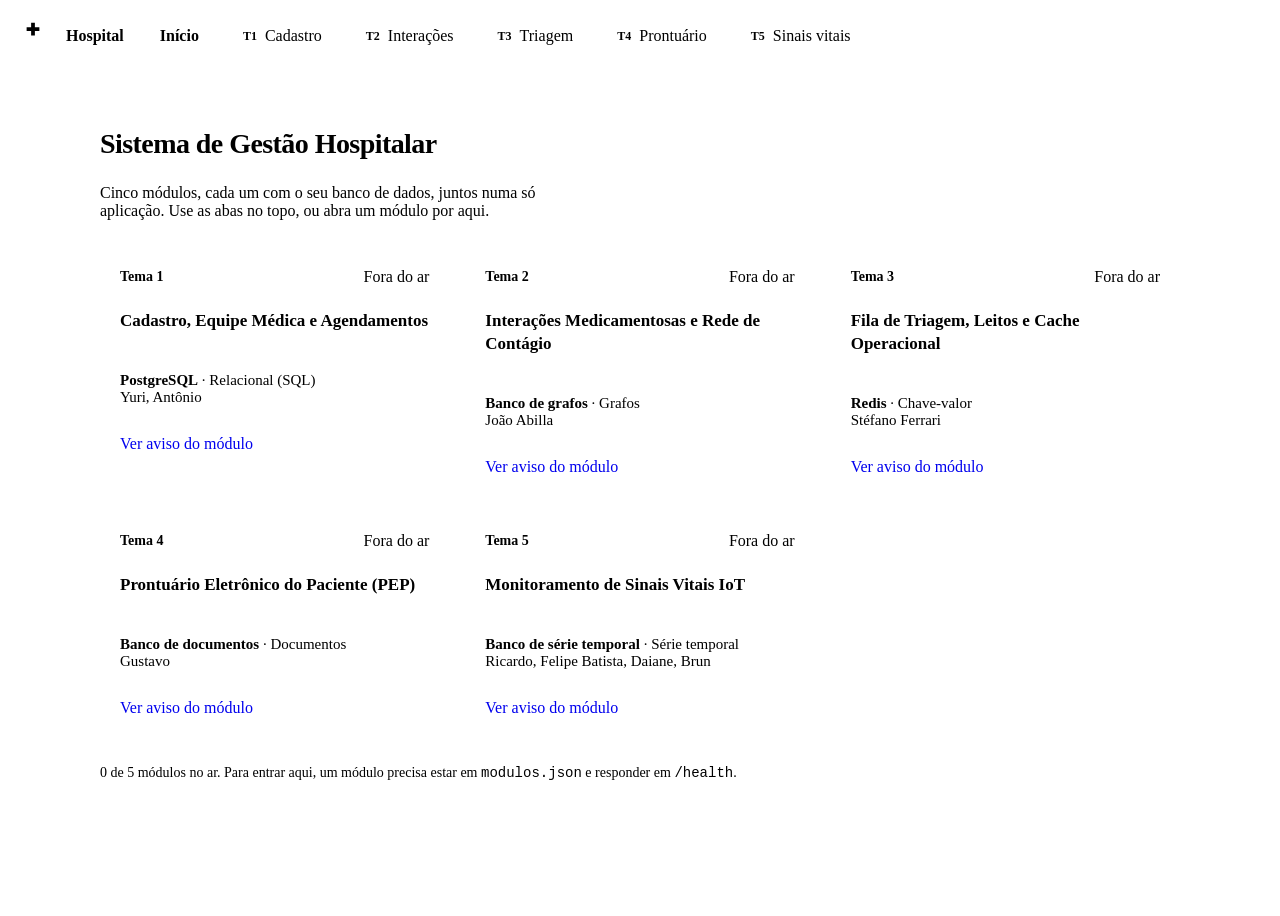
==== integracao/hub/index.html @ 9ae69054 "Integração: shell unificado, gateway, kit de estilo e contrato dos módulos Co-Authored-By: Claude <n" ====
<!doctype html>
<html lang="pt-BR">
<head>
<meta charset="utf-8">
<meta name="viewport" content="width=device-width, initial-scale=1">
<title>Sistema de Gestão Hospitalar</title>
<link rel="preload" href="/kit/fonts/inter-latin.woff2" as="font" type="font/woff2" crossorigin>
<link rel="stylesheet" href="/kit/kit.css">
<style>
  body { height: 100vh; display: grid; grid-template-rows: 56px minmax(0, 1fr); overflow: hidden; }
  .barra { display: flex; align-items: center; gap: 24px; padding: 0 16px; background: var(--cartao); border-bottom: 1px solid var(--borda); }
  .logo { display: flex; align-items: center; gap: 10px; font-weight: 700; color: var(--texto); text-decoration: none; white-space: nowrap; }
  .logo .marca-icone { width: 32px; height: 32px; border-radius: 8px; }
  .logo .marca-icone svg { width: 18px; height: 18px; }
  .abas { display: flex; gap: 4px; overflow-x: auto; height: 100%; align-items: center; }
  .aba { display: inline-flex; align-items: center; gap: 8px; height: 38px; padding: 0 12px; border-radius: var(--raio-c); color: var(--texto-2); text-decoration: none; font-weight: 500; white-space: nowrap; transition: background-color .15s ease, color .15s ease; }
  .aba:hover { background: var(--fundo); color: var(--texto); }
  .aba.ativo { background: var(--destaque-claro); color: var(--destaque-escuro); font-weight: 600; }
  .aba small { font-size: .75rem; color: var(--texto-3); font-weight: 600; }
  .ponto { width: 8px; height: 8px; border-radius: 50%; background: #B8C0CC; }
  .ponto.ok { background: var(--gravado); box-shadow: 0 0 0 3px var(--gravado-claro); }
  .ponto.off { background: var(--recusado); box-shadow: 0 0 0 3px var(--recusado-claro); }
  .palco { position: relative; min-height: 0; }
  .palco > * { position: absolute; inset: 0; }
  iframe { width: 100%; height: 100%; border: 0; background: var(--fundo); }
  .inicio { overflow-y: auto; padding: 40px 32px 56px; }
  .inicio .miolo { max-width: 1080px; margin: 0 auto; }
  .inicio h1 { font-size: 1.75rem; font-weight: 700; letter-spacing: -.02em; line-height: 1.2; }
  .inicio .sub-t { margin: 8px 0 28px; color: var(--texto-2); max-width: 62ch; }
  .grade { display: grid; grid-template-columns: repeat(auto-fill, minmax(320px, 1fr)); gap: 16px; }
  .modulo { padding: 20px; display: grid; gap: 10px; align-content: start; }
  .modulo .topo { display: flex; align-items: center; justify-content: space-between; }
  .modulo .tema { font-size: .875rem; font-weight: 600; color: var(--texto-3); }
  .modulo h2 { font-size: 1.0625rem; font-weight: 700; line-height: 1.35; }
  .modulo p { color: var(--texto-2); font-size: .9375rem; }
  .modulo .botao { justify-self: start; text-decoration: none; margin-top: 4px; }
  .rodape-i { margin-top: 28px; color: var(--texto-3); font-size: .875rem; }
  @media (max-width: 720px) { .logo span { display: none; } .barra { gap: 12px; } }
</style>
</head>
<body>
<header class="barra">
  <a class="logo" href="#/" aria-label="Início"><span class="marca-icone"><svg viewBox="0 0 24 24"><path d="M9.5 3.5h5v6h6v5h-6v6h-5v-6h-6v-5h6z"/></svg></span><span>Hospital</span></a>
  <nav class="abas" id="abas" aria-label="Módulos"></nav>
</header>
<main class="palco" id="palco"></main>
<script>
const esc = (v) => String(v ?? "").replace(/[&<>"']/g, (c) => ({ "&": "&amp;", "<": "&lt;", ">": "&gt;", '"': "&quot;", "'": "&#39;" }[c]));
const porta = location.port ? ":" + location.port : "";
const origem = (id) => `${location.protocol}//${id}.localhost${porta}`;
let modulos = [], estado = {}, atual = "inicio";
const palco = document.getElementById("palco");

function abas() {
  const item = (id, rotulo, tema) => {
    const s = estado[id];
    const ponto = id === "inicio" ? "" : `<span class="ponto ${s === undefined ? "" : s ? "ok" : "off"}" title="${s ? "No ar" : s === false ? "Fora do ar" : "Verificando"}"></span>`;
    return `<a class="aba ${atual === id ? "ativo" : ""}" href="#/${id === "inicio" ? "" : id}" ${atual === id ? 'aria-current="page"' : ""}>${ponto}${tema ? `<small>T${tema}</small>` : ""}${esc(rotulo)}</a>`;
  };
  document.getElementById("abas").innerHTML = item("inicio", "Início") + modulos.map((m) => item(m.id, m.curto, m.tema)).join("");
}

function inicio() {
  const no = Object.values(estado).filter(Boolean).length;
  return `<div class="miolo"><h1>Sistema de Gestão Hospitalar</h1>
    <p class="sub-t">Cinco módulos, cada um com o seu banco de dados, juntos numa só aplicação. Use as abas no topo, ou abra um módulo por aqui.</p>
    <div class="grade">${modulos.map((m) => {
      const s = estado[m.id];
      const selo = s === undefined ? '<span class="selo">Verificando…</span>' : s ? '<span class="selo gravado">No ar</span>' : '<span class="selo recusado">Fora do ar</span>';
      return `<article class="cartao modulo"><div class="topo"><span class="tema">Tema ${m.tema}</span>${selo}</div>
        <h2>${esc(m.nome)}</h2><p><b>${esc(m.banco)}</b> · ${esc(m.tipo)}<br>${esc(m.responsaveis.join(", "))}</p>
        <a class="botao ${s ? "primario" : "secundario"}" href="#/${m.id}">${s ? "Abrir" : "Ver aviso do módulo"}</a></article>`;
    }).join("")}</div>
    <p class="rodape-i">${no} de ${modulos.length} módulos no ar. Para entrar aqui, um módulo precisa estar em <code>modulos.json</code> e responder em <code>/health</code>.</p></div>`;
}

function mostrar() {
  const id = location.hash.replace(/^#\/?/, "") || "inicio";
  atual = modulos.some((m) => m.id === id) ? id : "inicio";
  // os módulos já abertos continuam vivos (conexões e telas intactas); só alternamos qual aparece
  for (const el of palco.children) el.hidden = el.dataset.id !== atual;
  if (atual === "inicio") {
    let el = palco.querySelector('[data-id="inicio"]');
    if (!el) { el = document.createElement("section"); el.className = "inicio"; el.dataset.id = "inicio"; palco.append(el); }
    el.hidden = false; el.innerHTML = inicio();
  } else if (!palco.querySelector(`[data-id="${atual}"]`)) {
    const m = modulos.find((x) => x.id === atual);
    const f = document.createElement("iframe");
    f.dataset.id = atual; f.title = m.nome;
    f.src = `${origem(m.id)}${m.entrada || "/"}?embed=1`;
    palco.append(f);
  }
  abas();
  document.title = (atual === "inicio" ? "" : modulos.find((m) => m.id === atual).curto + " · ") + "Sistema Hospitalar";
}

async function checar() {
  await Promise.all(modulos.map(async (m) => {
    try { estado[m.id] = (await fetch(`/_health/${m.id}`, { cache: "no-store" })).ok; } catch { estado[m.id] = false; }
  }));
  abas();
  if (atual === "inicio") palco.querySelector('[data-id="inicio"]').innerHTML = inicio();
}

window.addEventListener("hashchange", mostrar);
fetch("/modulos.json", { cache: "no-store" }).then((r) => r.json()).then(async (d) => {
  modulos = d.modulos; mostrar(); await checar(); setInterval(checar, 4000);
});
</script>
</body>
</html>
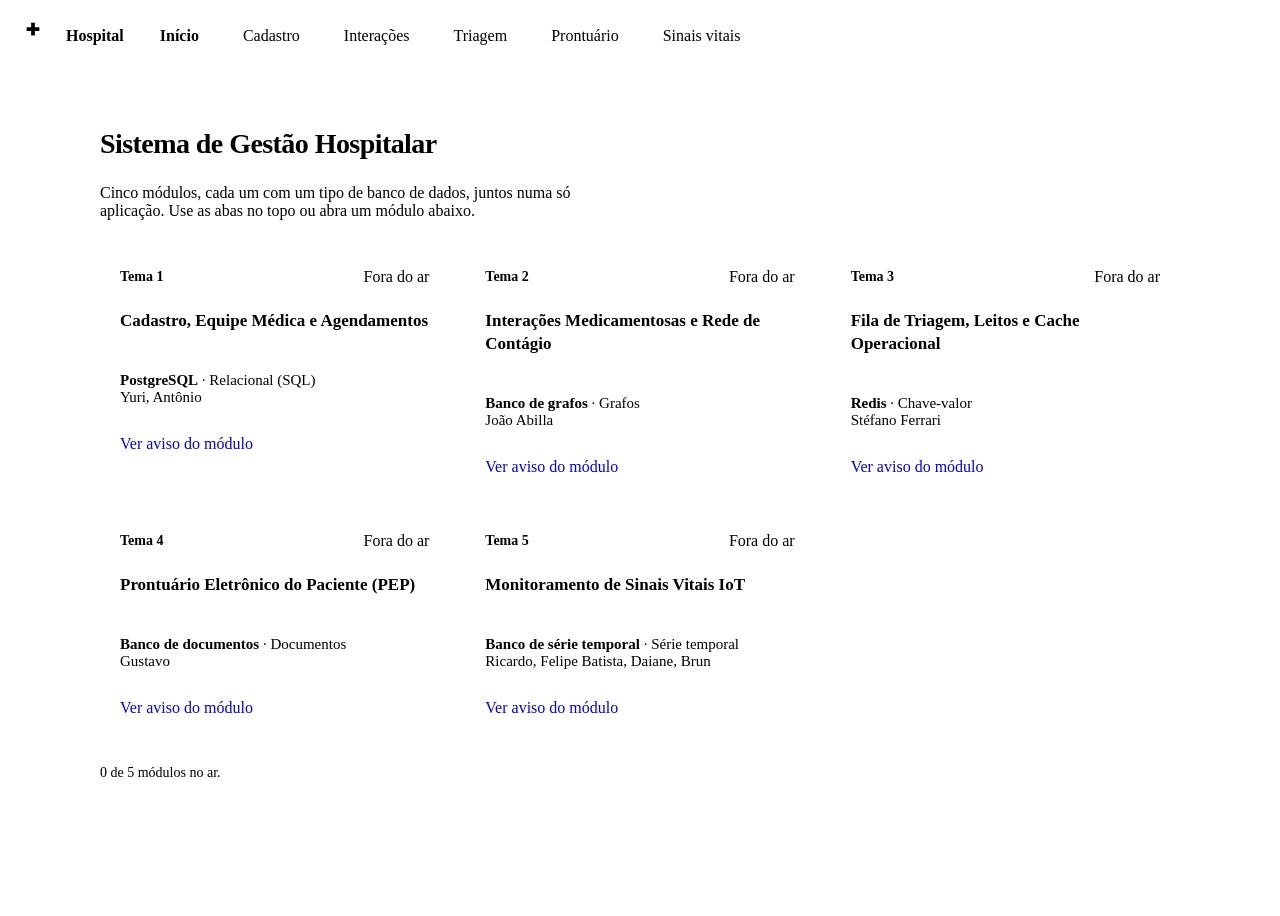
==== commit 47de4296: "Auditoria de UX/UI e bastidores com os comandos executados - Corrige tabelas e telas maiores que a t" ====
--- a/integracao/hub/index.html
+++ b/integracao/hub/index.html
@@ -5,14 +5,14 @@
 <meta name="viewport" content="width=device-width, initial-scale=1">
 <title>Sistema de Gestão Hospitalar</title>
 <link rel="preload" href="/kit/fonts/inter-latin.woff2" as="font" type="font/woff2" crossorigin>
-<link rel="stylesheet" href="/kit/kit.css">
+<link rel="stylesheet" href="/kit/kit.css?v=2">
 <style>
-  body { height: 100vh; display: grid; grid-template-rows: 56px minmax(0, 1fr); overflow: hidden; }
-  .barra { display: flex; align-items: center; gap: 24px; padding: 0 16px; background: var(--cartao); border-bottom: 1px solid var(--borda); }
+  body { height: 100vh; display: grid; grid-template-columns: minmax(0, 1fr); grid-template-rows: 56px minmax(0, 1fr); overflow: hidden; }
+  .barra { min-width: 0; display: flex; align-items: center; gap: 24px; padding: 0 16px; background: var(--cartao); border-bottom: 1px solid var(--borda); }
   .logo { display: flex; align-items: center; gap: 10px; font-weight: 700; color: var(--texto); text-decoration: none; white-space: nowrap; }
   .logo .marca-icone { width: 32px; height: 32px; border-radius: 8px; }
   .logo .marca-icone svg { width: 18px; height: 18px; }
-  .abas { display: flex; gap: 4px; overflow-x: auto; height: 100%; align-items: center; }
+  .abas { min-width: 0; display: flex; gap: 4px; overflow-x: auto; height: 100%; align-items: center; }
   .aba { display: inline-flex; align-items: center; gap: 8px; height: 38px; padding: 0 12px; border-radius: var(--raio-c); color: var(--texto-2); text-decoration: none; font-weight: 500; white-space: nowrap; transition: background-color .15s ease, color .15s ease; }
   .aba:hover { background: var(--fundo); color: var(--texto); }
   .aba.ativo { background: var(--destaque-claro); color: var(--destaque-escuro); font-weight: 600; }
@@ -24,10 +24,11 @@
   .palco > * { position: absolute; inset: 0; }
   iframe { width: 100%; height: 100%; border: 0; background: var(--fundo); }
   .inicio { overflow-y: auto; padding: 40px 32px 56px; }
+  @media (max-width: 560px) { .inicio { padding: 24px 16px 40px; } .aba small { display: none; } }
   .inicio .miolo { max-width: 1080px; margin: 0 auto; }
   .inicio h1 { font-size: 1.75rem; font-weight: 700; letter-spacing: -.02em; line-height: 1.2; }
   .inicio .sub-t { margin: 8px 0 28px; color: var(--texto-2); max-width: 62ch; }
-  .grade { display: grid; grid-template-columns: repeat(auto-fill, minmax(320px, 1fr)); gap: 16px; }
+  .grade { display: grid; grid-template-columns: repeat(auto-fill, minmax(min(320px, 100%), 1fr)); gap: 16px; }
   .modulo { padding: 20px; display: grid; gap: 10px; align-content: start; }
   .modulo .topo { display: flex; align-items: center; justify-content: space-between; }
   .modulo .tema { font-size: .875rem; font-weight: 600; color: var(--texto-3); }
@@ -55,7 +56,7 @@
   const item = (id, rotulo, tema) => {
     const s = estado[id];
     const ponto = id === "inicio" ? "" : `<span class="ponto ${s === undefined ? "" : s ? "ok" : "off"}" title="${s ? "No ar" : s === false ? "Fora do ar" : "Verificando"}"></span>`;
-    return `<a class="aba ${atual === id ? "ativo" : ""}" href="#/${id === "inicio" ? "" : id}" ${atual === id ? 'aria-current="page"' : ""}>${ponto}${tema ? `<small>T${tema}</small>` : ""}${esc(rotulo)}</a>`;
+    return `<a class="aba ${atual === id ? "ativo" : ""}" href="#/${id === "inicio" ? "" : id}" ${atual === id ? 'aria-current="page"' : ""}>${ponto}${tema ? `` : ""}${esc(rotulo)}</a>`;
   };
   document.getElementById("abas").innerHTML = item("inicio", "Início") + modulos.map((m) => item(m.id, m.curto, m.tema)).join("");
 }
@@ -63,7 +64,7 @@
 function inicio() {
   const no = Object.values(estado).filter(Boolean).length;
   return `<div class="miolo"><h1>Sistema de Gestão Hospitalar</h1>
-    <p class="sub-t">Cinco módulos, cada um com o seu banco de dados, juntos numa só aplicação. Use as abas no topo, ou abra um módulo por aqui.</p>
+    <p class="sub-t">Cinco módulos, cada um com um tipo de banco de dados, juntos numa só aplicação. Use as abas no topo ou abra um módulo abaixo.</p>
     <div class="grade">${modulos.map((m) => {
       const s = estado[m.id];
       const selo = s === undefined ? '<span class="selo">Verificando…</span>' : s ? '<span class="selo gravado">No ar</span>' : '<span class="selo recusado">Fora do ar</span>';
@@ -71,7 +72,7 @@
         <h2>${esc(m.nome)}</h2><p><b>${esc(m.banco)}</b> · ${esc(m.tipo)}<br>${esc(m.responsaveis.join(", "))}</p>
         <a class="botao ${s ? "primario" : "secundario"}" href="#/${m.id}">${s ? "Abrir" : "Ver aviso do módulo"}</a></article>`;
     }).join("")}</div>
-    <p class="rodape-i">${no} de ${modulos.length} módulos no ar. Para entrar aqui, um módulo precisa estar em <code>modulos.json</code> e responder em <code>/health</code>.</p></div>`;
+    <p class="rodape-i">${no} de ${modulos.length} módulos no ar.</p></div>`;
 }
 
 function mostrar() {
